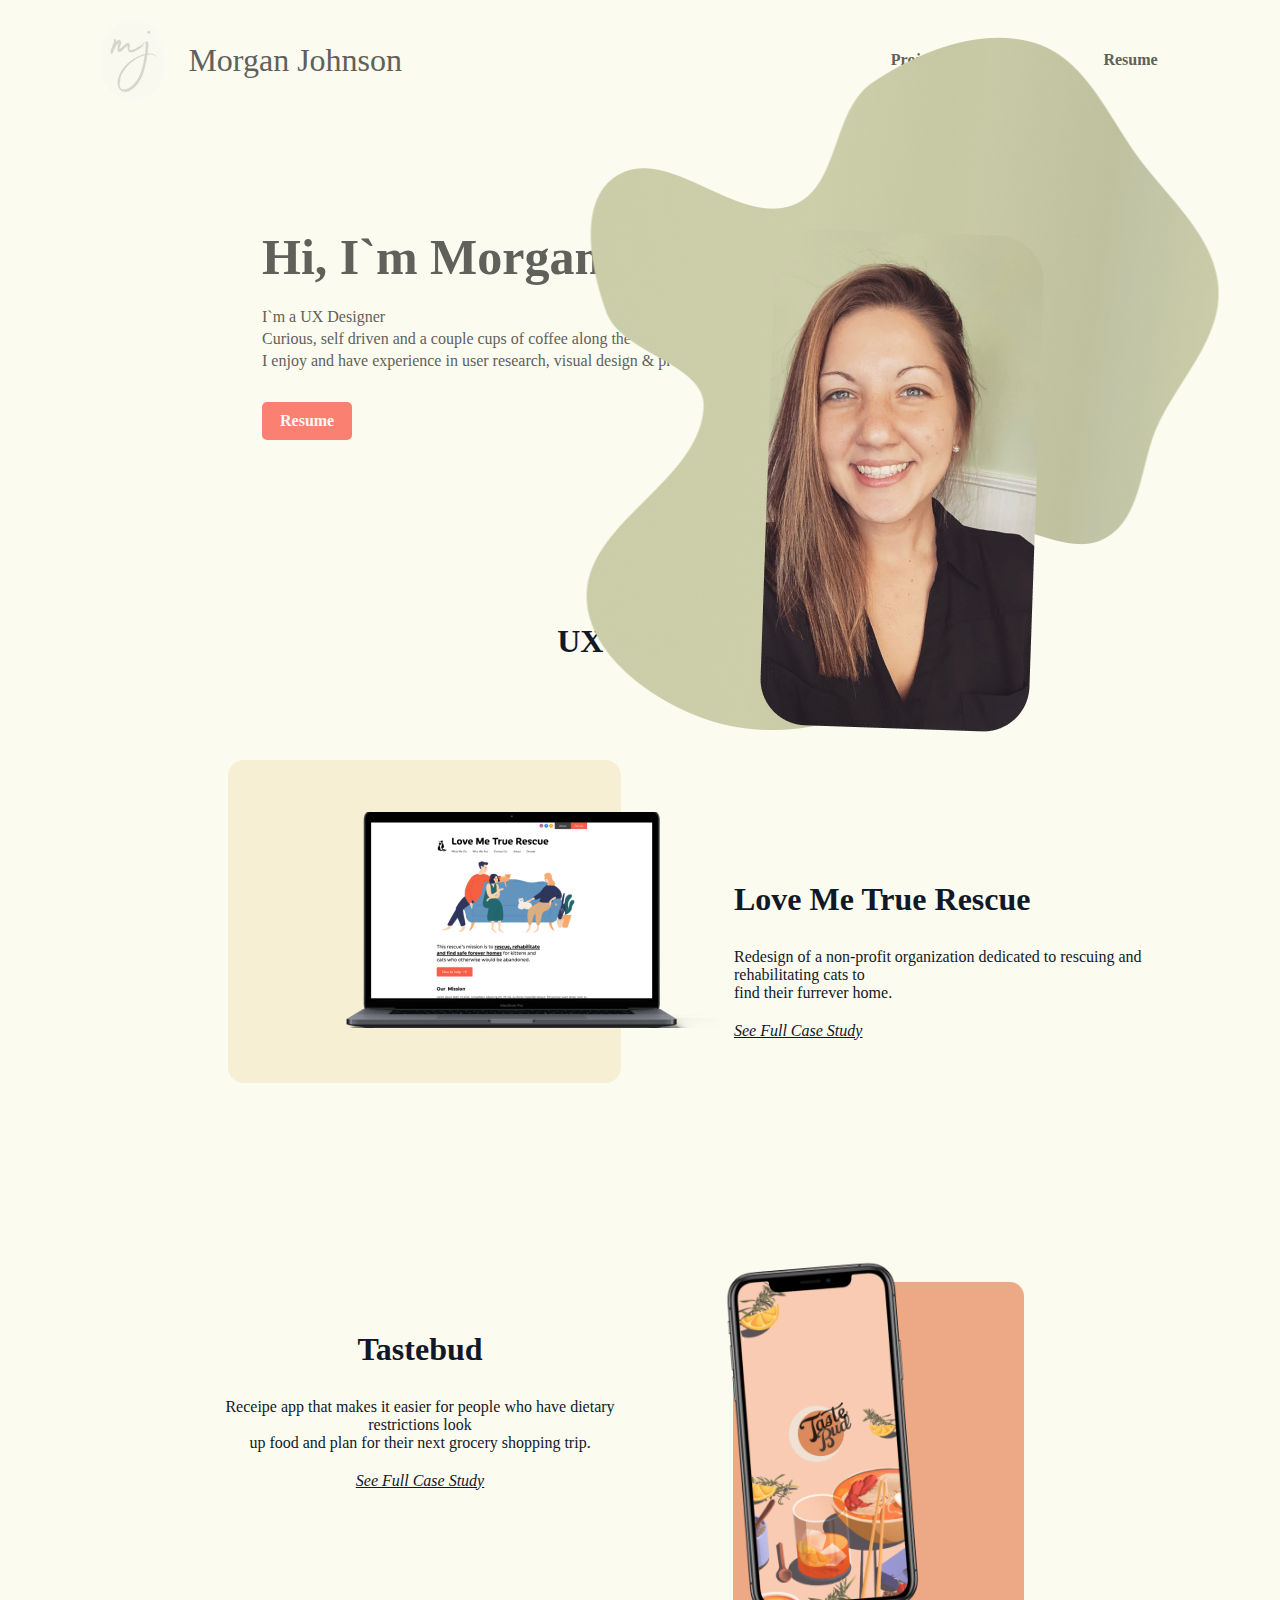
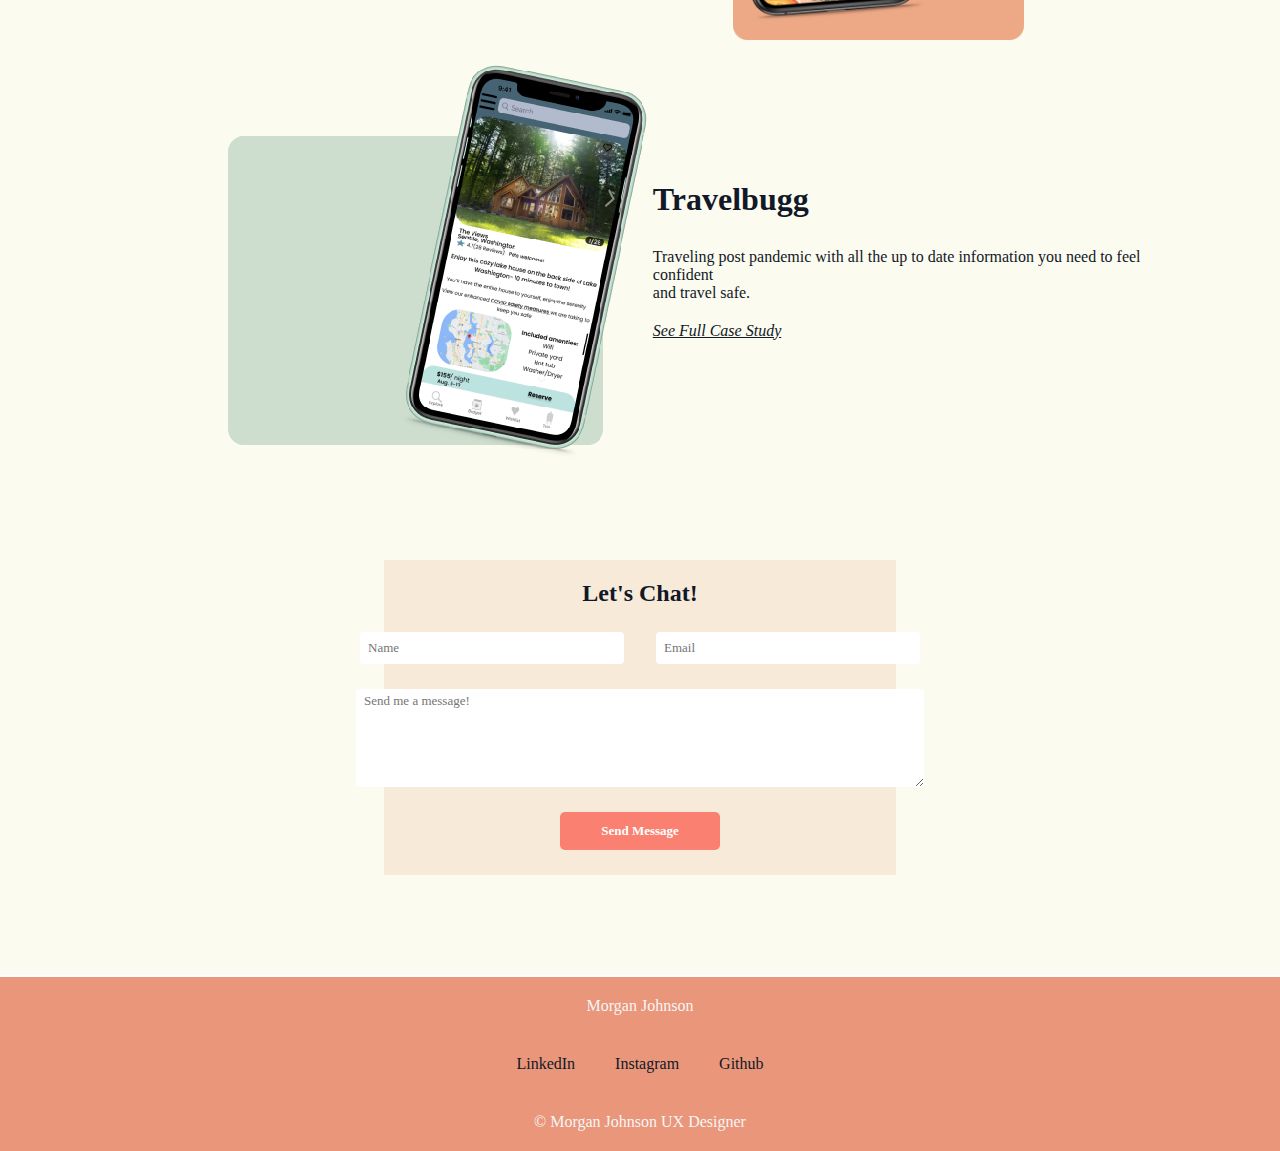
==== index.html @ b2895c96 "added interactive elements" ====
<!DOCTYPE html>
<html lang="en">
    <head>
        <meta charset="UTF-8" />
        <meta http-equiv="X-UA-Compatible" content="IE=edge" />
        <meta name="viewport" content="width=device-width, initial-scale=1.0" />
        <title>Morgan Johnson | UX</title>
        <link rel="stylesheet" href="css/styles.css" />
    </head>
    <body>
        <div class="hero">
            <nav>
                <a href="/">
                    <div class="logo-header">
                        <img src="images/masked circle logo.png" class="logo" />
                        <span class="logo-name">Morgan Johnson</span>
                    </div>
                </a>
                <ul>
                    <li><a href="#projects-section">Projects</a></li>
                    <li><a href="/pages/about-me.html">About Me</a></li>
                    <li><a href="/pages/resume.html">Resume</a></li>
                </ul>
            </nav>
            <div class="body-margin">
                <div class="detail">
                    <h1>Hi, I`m Morgan</h1>
                    <p>I`m a UX Designer</p>
                    <p>
                        Curious, self driven and a couple cups of coffee along
                        the way.
                    </p>
                    <p>
                        I enjoy and have experience in user research, visual
                        design & prototyping.
                    </p>
                    <a class="btn" href="#">Resume</a>
                </div>
                <div class="blob-with-image">
                    <img src="images/Blob a.png" class="blob" />
                    <img src="images/Morgan Blob 2.png" class="morgan" />
                </div>
                <section class="main" id="projects-section">
                    <div>
                        <h1>UX Projects</h1>
                    </div>
                    <div class="projects">
                        <div class="project-card-image-left">
                            <div class="project-image-left">
                                <img
                                    src="images/love-me-rescue-laptop.png"
                                    class="project-image"
                                />
                            </div>
                            <div class="project-description">
                                <h1>Love Me True Rescue</h1>
                                <p>
                                    Redesign of a non-profit organization
                                    dedicated to rescuing and rehabilitating
                                    cats to<br />
                                    find their furrever home.
                                </p>
                                <a href="/" target="_blank"
                                    >See Full Case Study</a
                                >
                            </div>
                        </div>
                        <div class="project-card-image-right">
                            <div class="project-description">
                                <h1>Tastebud</h1>
                                <p>
                                    Receipe app that makes it easier for people
                                    who have dietary restrictions look <br />up
                                    food and plan for their next grocery
                                    shopping trip.
                                </p>
                                <a href="/" target="_blank"
                                    >See Full Case Study</a
                                >
                            </div>
                            <div class="project-image-right">
                                <img src="images/tastebud-mobile.png" />
                            </div>
                        </div>
                        <div class="project-card-image-left">
                            <div class="project-image-left">
                                <img
                                    src="images/travelbugg-mobile.png"
                                    class="project-image"
                                    id="travelbugg-mobile"
                                />
                            </div>
                            <div class="project-description">
                                <h1>Travelbugg</h1>
                                <p>
                                    Traveling post pandemic with all the up to
                                    date information you need to feel
                                    confident<br />
                                    and travel safe.
                                </p>
                                <a href="/" target="_blank"
                                    >See Full Case Study</a
                                >
                            </div>
                        </div>
                    </div>
                </section>
                <div class="contact-me">
                    <h2>Let's Chat!</h2>
                    <div class="contact-me-fname-email">
                        <input
                            type="text"
                            placeholder="Name"
                            name="name"
                            id="name-input"
                        />
                        <input
                            type="email"
                            placeholder="Email"
                            name="email"
                            id="email-input"
                        />
                    </div>

                    <textarea placeholder="Send me a message!"></textarea>
                    <input
                        class="btn contact-form-submit"
                        type="submit"
                        value="Send Message"
                    />
                </div>
            </div>
            <footer>
                <p>Morgan Johnson</p>
                <ul>
                    <li>LinkedIn</li>
                    <li>Instagram</li>
                    <li>
                        <a href="https://github.com/mojoe15" target="_blank"
                            >Github</a
                        >
                    </li>
                </ul>
                <p>&copy; Morgan Johnson UX Designer</p>
            </footer>
        </div>
    </body>
</html>
---- css/styles.css ----
* {
    margin: 0;
    padding: 0;
    font-family: serif;
    --tw-text-opacity: 1;
    color: rgba(17, 24, 39, var(--tw-text-opacity));
}

html {
    scroll-behavior: smooth;
}

a {
    color: inherit;
    text-decoration: none;
}

.btn:hover {
    background-color: orangered;
}

.hero {
    position: relative;
    width: 100%;
    height: 100%;
    background: rgb(252, 251, 240);
}

nav {
    display: flex;
    width: 84%;
    margin: auto;
    padding: 20px 0;
    align-items: center;
    justify-content: space-between;
}

nav ul li {
    display: inline-block;
    list-style: none;
    margin: 10px 20px;
}

nav ul li a {
    text-decoration: none;
    color: rgb(95, 97, 90);
    font-weight: bold;
}

nav ul li a:hover {
    color: rgb(30, 196, 182);
}

.body-margin {
    margin: 0;
}

@media screen and (min-width: 600px) and (max-width: 768px) {
    .body-margin {
        margin: 0px 25px;
    }
}

@media screen and (min-width: 768px) {
    .body-margin {
        margin: 0px 100px;
    }
}

.detail {
    margin-left: 15%;
    margin-top: 10%;
}

.detail h1 {
    font-size: 50px;
    color: rgb(95, 97, 90);
    margin-bottom: 20px;
}

.detail p {
    color: rgb(95, 97, 90);
    line-height: 22px;
}

.detail a {
    background: salmon;
    padding: 10px 18px;
    text-decoration: none;
    font-weight: bold;
    color: rgb(250, 246, 241);
    display: inline-block;
    margin: 30px 0;
    border-radius: 5px;
}

.blob-with-image {
    width: 45%;
    height: 15%;
    position: absolute;
    bottom: auto;
    right: 90px;
}

/* mobile first design */
.blob-with-image img {
    display: none;
}

/* media query */
@media screen and (min-width: 768px) {
    .blob-with-image img {
        /* put back display: block to this CSS selector */
        display: block;
        position: absolute;
        bottom: 300px;
        left: 200px;
    }

    .blob-with-image .blob {
        /* put back display: block to this CSS selector */
        display: block;
    }

    .morgan {
        left: 400px;
    }
}

/* media query */
@media screen and (min-width: 1200px) {
    .blob-with-image img {
        height: fit-content 20%;
        position: absolute;
        left: 50%;
        bottom: 150px;
        transform: translateX(-50%);
        transition: bottom 1s, left 1s;
    }

    .blob-with-image .blob {
        /* put back display: block to this CSS selector */
        display: block;
    }
    .blob-with-image:hover .blob {
        bottom: 10px;
    }

    .blob-with-image:hover .morgan {
        left: 45%;
    }
}

.logo-header {
    display: flex;
    align-items: center;
}

.logo-name {
    margin-left: 24px;
    font-size: 2rem;
    color: rgb(95, 97, 90);
}

.main {
    margin-top: 17vh;
    text-align: center;
    justify-content: center;
}

.projects {
    height: auto;
    display: flex;
    flex-direction: column;
    justify-content: space-around;
}

.project-card-image-left {
    display: flex;
    text-align: left;
    height: 400px;
    margin: 100px 0;
}

.project-card-image-left img {
    flex: 1;
}

.project-card-image-left h1 {
    font-weight: 600;
    margin-bottom: 30px;
}

.project-card-image-left a {
    margin-top: 20px;
    text-decoration: underline;
    font-style: italic;
}

.project-image-left {
    flex: 1;
}

#travelbugg-mobile {
    height: 100%;
}

.project-image {
    image-rendering: pixelated;
    margin-left: 10vw;
}

.project-description {
    flex: 1;
    display: flex;
    flex-direction: column;
    justify-content: center;
    height: 100%;
    width: 100%;
}

.project-card-image-right {
    display: flex;
    text-align: left;
    height: 300px;
}

.project-card-image-right img {
    height: 380px;
    width: 300px;
    margin-left: 84px;
    justify-content: right;
}

.project-image-right {
    flex: 1;
    display: flex;
    justify-content: left;
}

.project-card-image-right h1 {
    font-weight: 600;
    padding-left: 100px;
    margin-bottom: 30px;
    text-align: center;
}

.project-card-image-right a {
    margin-top: 20px;
    padding-left: 100px;
    text-decoration: underline;
    font-style: italic;
    text-align: center;
}

.project-card-image-right p {
    padding-left: 100px;
    text-align: center;
}

.contact-me {
    display: flex;
    flex-direction: column;
    align-items: center;
    width: 40vw;
    margin: 0 auto;
    background-color: rgb(248, 234, 217);
    height: 35vh;
    margin-bottom: 50px;
}
.contact-me h2 {
    margin-top: 20px;
}

.contact-me-fname-email {
    width: 35rem;
    display: flex;
    justify-content: space-between;
    margin-top: 25px;
    border: none;
    font-size: 13px;
}

.contact-me-fname-email input {
    height: 2rem;
    width: 16rem;
    padding-left: 8px;
    border: none;
    font-size: 13px;
    border-radius: 4px;
}

.contact-form-submit {
    background-color: salmon;
    margin-top: 10px;
    width: 10rem;
    height: 4rem;
    border-radius: 5px;
    text-decoration: none;
    font-weight: bold;
    color: white;
    border: none;
    font-family: serif;
    font-size: 13px;
    margin-top: 25px;
    margin-bottom: 25px;
}

.contact-me textarea {
    border-radius: 4px;
    padding-left: 8px;
    padding-top: 4px;
    height: 10rem;
    width: 35rem;
    background-color: white;
    text-align: left;
    color: black;
    font-family: serif;
    border: none;
    font-size: 13px;
    margin-top: 25px;
}

footer {
    display: flex;
    flex-direction: column;
    justify-content: center;
    bottom: 0;
    left: 0;
    background-color: darksalmon;
    border-top: 2px solid rgb(255, 255, 255);
    width: 100%;
    margin-top: 100px;
}

footer ul {
    display: flex;
    justify-content: center;
}

footer ul li {
    display: inline-block;
    list-style: none;
    margin: 20px 20px 20px 20px;
}

footer p {
    text-align: center;
    padding: 20px;
    color: whitesmoke;
}
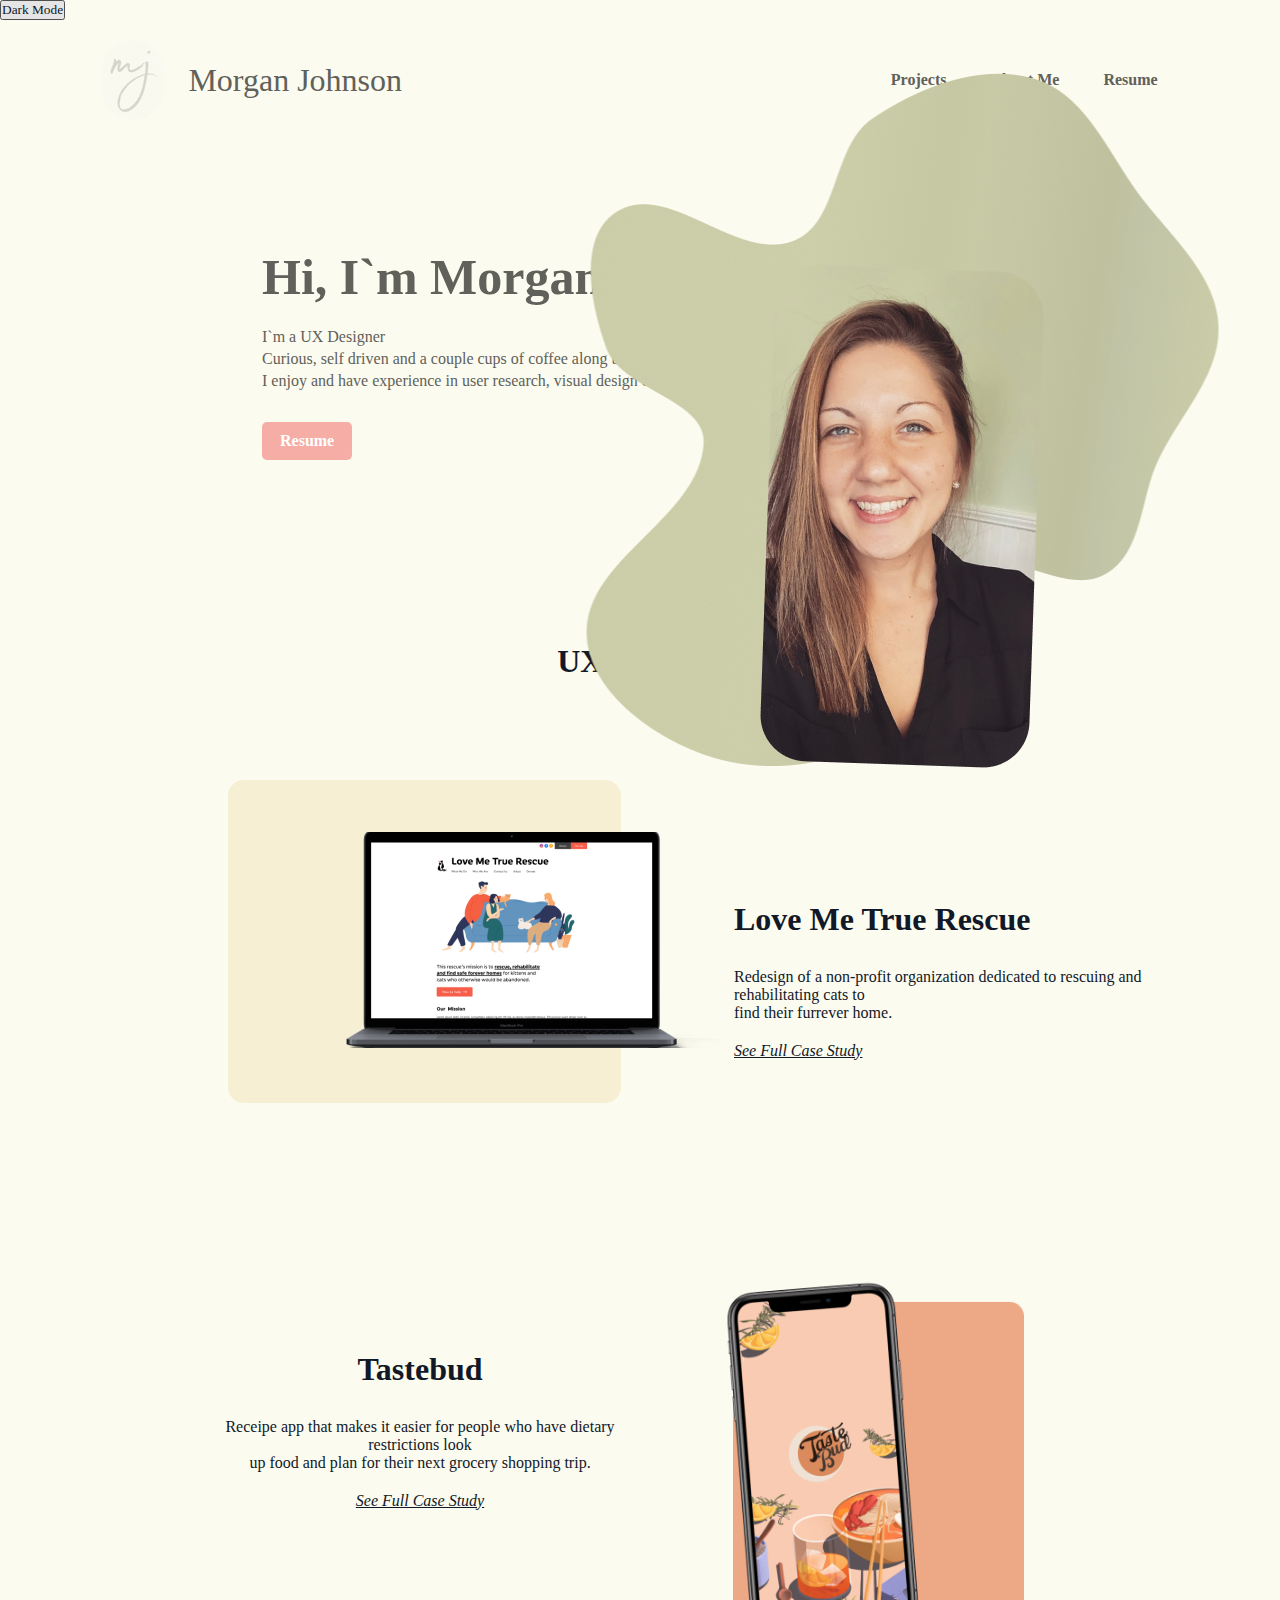
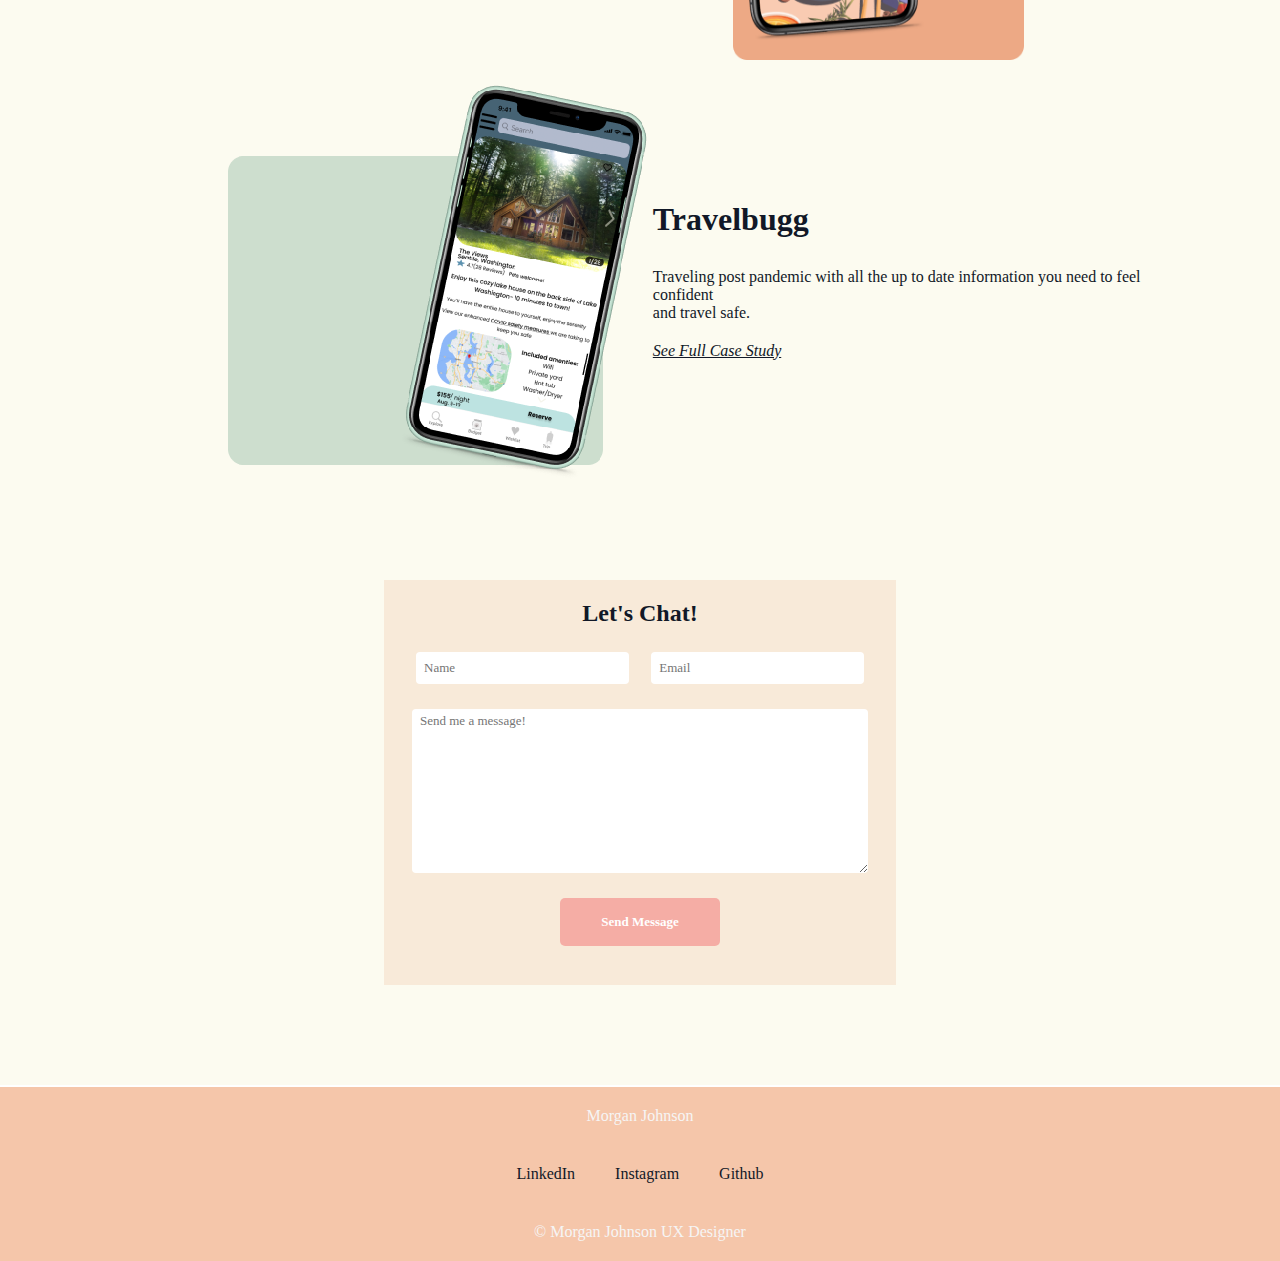
==== commit 38bd4e4f: "added jquery event listeners dark mode" ====
--- a/index.html
+++ b/index.html
@@ -9,6 +9,7 @@
     </head>
     <body>
         <div class="hero">
+            <button id="dark-mode">Dark Mode</button>
             <nav>
                 <a href="/">
                     <div class="logo-header">
@@ -124,6 +125,7 @@
 
                     <textarea placeholder="Send me a message!"></textarea>
                     <input
+                        id="submit-form-button"
                         class="btn contact-form-submit"
                         type="submit"
                         value="Send Message"
@@ -145,4 +147,9 @@
             </footer>
         </div>
     </body>
+    <script
+        src="http://ajax.googleapis.com/ajax/libs/jquery/1.7.1/jquery.min.js"
+        type="text/javascript"
+    ></script>
+    <script src="js/index.js" type="text/javascript"></script>
 </html>
--- a/css/styles.css
+++ b/css/styles.css
@@ -8,6 +8,7 @@
 
 html {
     scroll-behavior: smooth;
+    background-color: rgb(252, 251, 240);
 }
 
 a {
@@ -16,7 +17,7 @@
 }
 
 .btn:hover {
-    background-color: orangered;
+    background-color: rgb(242, 143, 132);
 }
 
 .hero {
@@ -48,7 +49,7 @@
 }
 
 nav ul li a:hover {
-    color: rgb(30, 196, 182);
+    color: rgb(242, 143, 132);
 }
 
 .body-margin {
@@ -84,11 +85,11 @@
 }
 
 .detail a {
-    background: salmon;
+    background: rgb(245, 173, 165);
     padding: 10px 18px;
     text-decoration: none;
     font-weight: bold;
-    color: rgb(250, 246, 241);
+    color: white;
     display: inline-block;
     margin: 30px 0;
     border-radius: 5px;
@@ -265,7 +266,7 @@
     width: 40vw;
     margin: 0 auto;
     background-color: rgb(248, 234, 217);
-    height: 35vh;
+    height: 45vh;
     margin-bottom: 50px;
 }
 .contact-me h2 {
@@ -273,7 +274,7 @@
 }
 
 .contact-me-fname-email {
-    width: 35rem;
+    width: 35vw;
     display: flex;
     justify-content: space-between;
     margin-top: 25px;
@@ -283,7 +284,7 @@
 
 .contact-me-fname-email input {
     height: 2rem;
-    width: 16rem;
+    width: 16vw;
     padding-left: 8px;
     border: none;
     font-size: 13px;
@@ -291,10 +292,10 @@
 }
 
 .contact-form-submit {
-    background-color: salmon;
+    background-color: rgb(245, 173, 165);
     margin-top: 10px;
     width: 10rem;
-    height: 4rem;
+    height: 48px;
     border-radius: 5px;
     text-decoration: none;
     font-weight: bold;
@@ -311,7 +312,7 @@
     padding-left: 8px;
     padding-top: 4px;
     height: 10rem;
-    width: 35rem;
+    width: 35vw;
     background-color: white;
     text-align: left;
     color: black;
@@ -327,7 +328,7 @@
     justify-content: center;
     bottom: 0;
     left: 0;
-    background-color: darksalmon;
+    background-color: rgb(245, 198, 170);
     border-top: 2px solid rgb(255, 255, 255);
     width: 100%;
     margin-top: 100px;
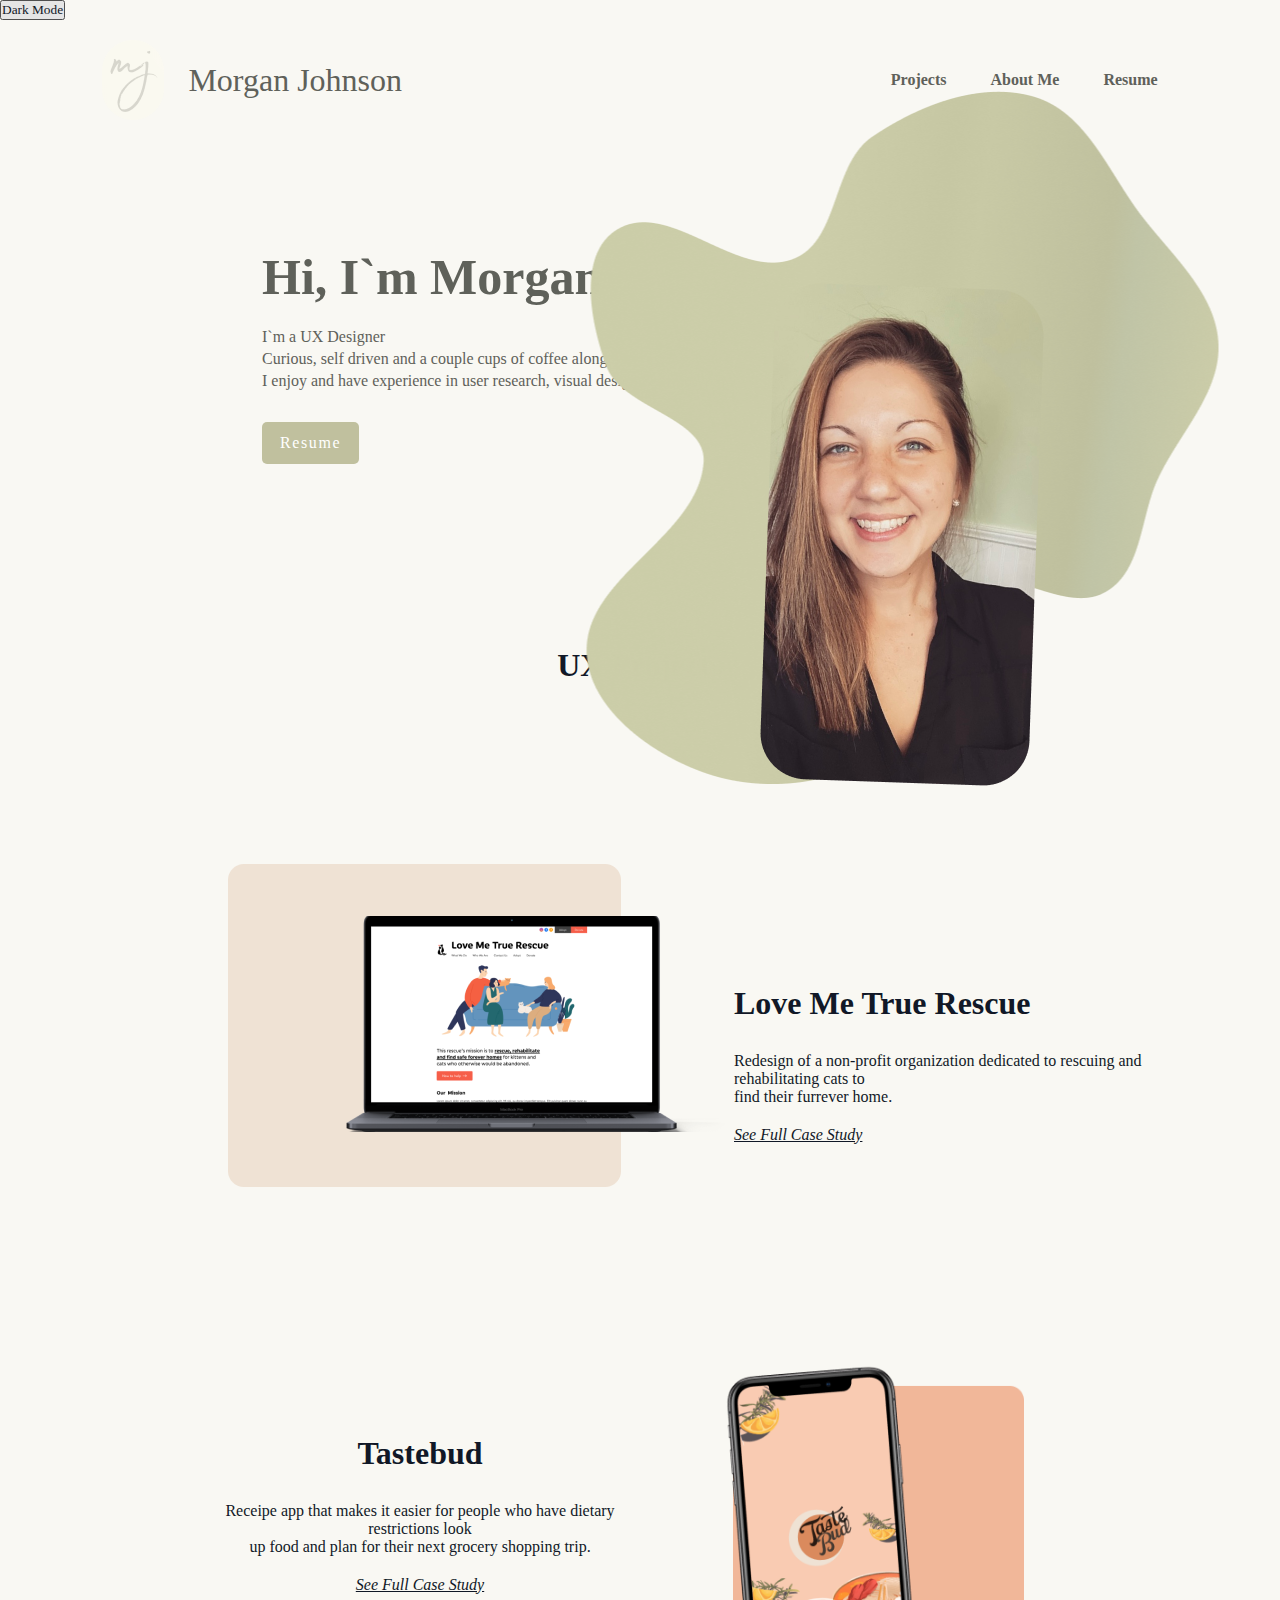
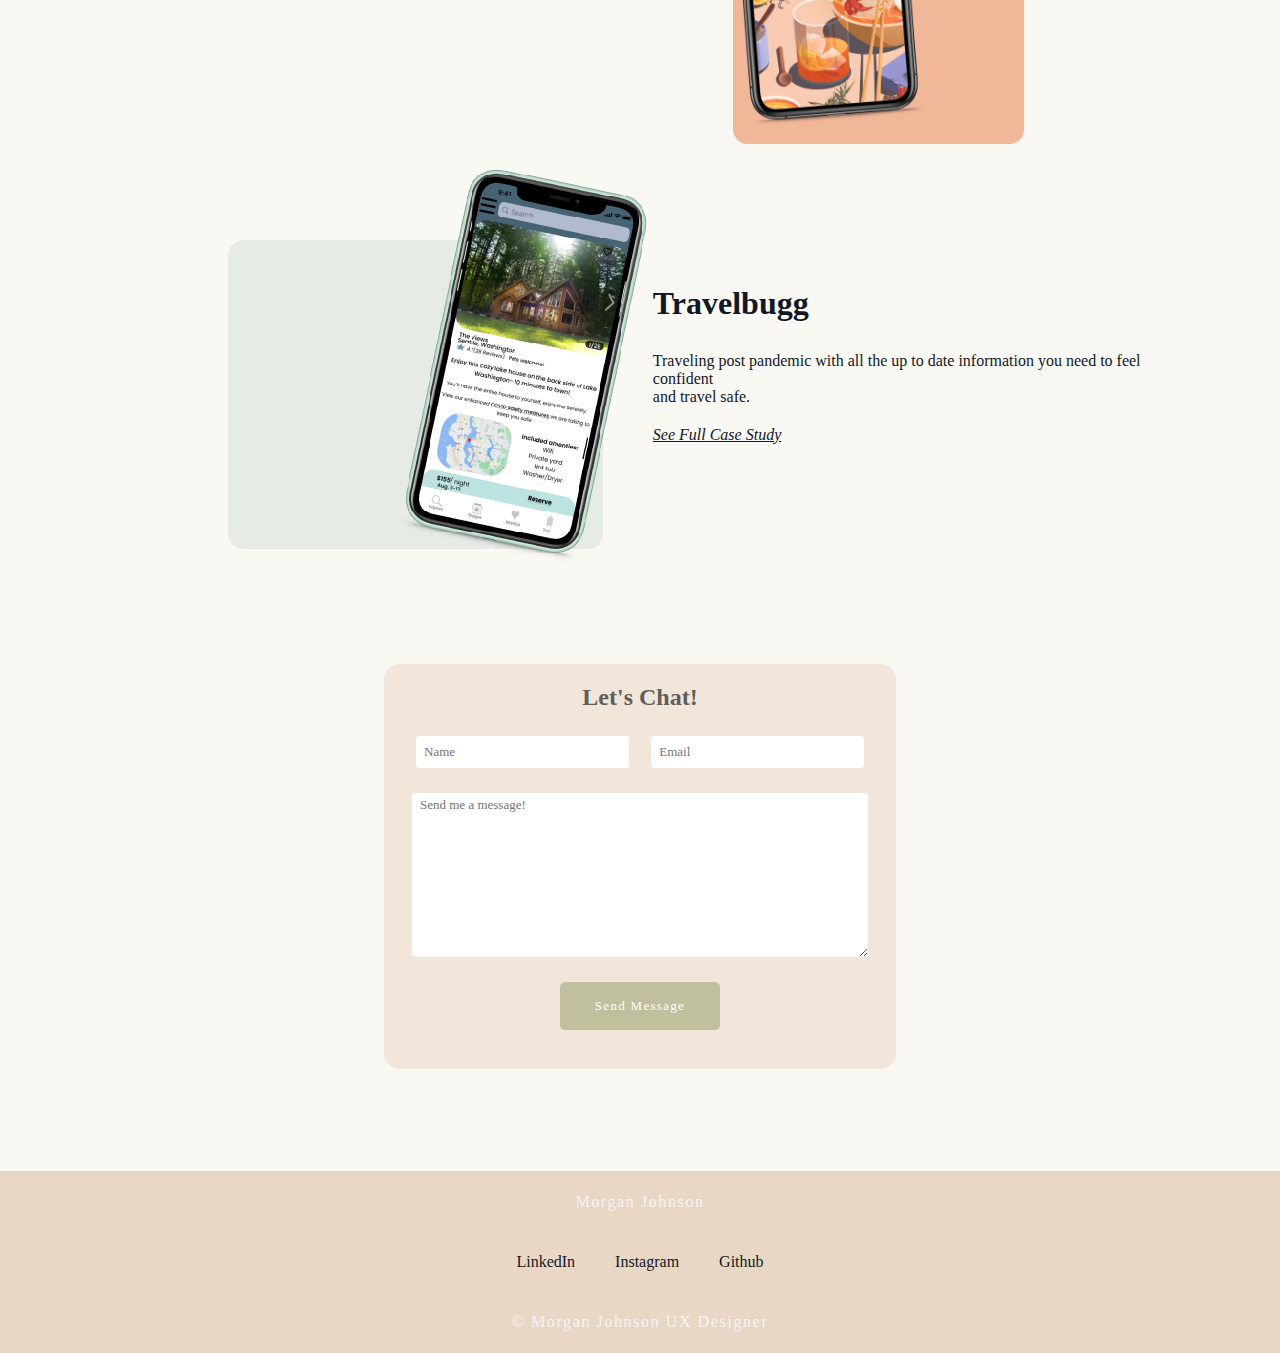
==== commit fff53c46: "adding dark mode function and changing color palette" ====
--- a/index.html
+++ b/index.html
@@ -49,7 +49,7 @@
                         <div class="project-card-image-left">
                             <div class="project-image-left">
                                 <img
-                                    src="images/love-me-rescue-laptop.png"
+                                    src="images/Love me new.png"
                                     class="project-image"
                                 />
                             </div>
@@ -80,13 +80,13 @@
                                 >
                             </div>
                             <div class="project-image-right">
-                                <img src="images/tastebud-mobile.png" />
+                                <img src="images/tastebud new.png" />
                             </div>
                         </div>
                         <div class="project-card-image-left">
                             <div class="project-image-left">
                                 <img
-                                    src="images/travelbugg-mobile.png"
+                                    src="images/Travellbugg new.png"
                                     class="project-image"
                                     id="travelbugg-mobile"
                                 />
--- a/css/styles.css
+++ b/css/styles.css
@@ -17,14 +17,14 @@
 }
 
 .btn:hover {
-    background-color: rgb(242, 143, 132);
+    background-color: rgb(134, 134, 111);
 }
 
 .hero {
     position: relative;
     width: 100%;
     height: 100%;
-    background: rgb(252, 251, 240);
+    background: rgb(249, 248, 243);
 }
 
 nav {
@@ -49,7 +49,7 @@
 }
 
 nav ul li a:hover {
-    color: rgb(242, 143, 132);
+    color: rgb(134, 134, 111);
 }
 
 .body-margin {
@@ -85,10 +85,11 @@
 }
 
 .detail a {
-    background: rgb(245, 173, 165);
+    background: rgb(192, 192, 158);
     padding: 10px 18px;
     text-decoration: none;
-    font-weight: bold;
+    letter-spacing: 0.1em;
+    line-height: 22px;
     color: white;
     display: inline-block;
     margin: 30px 0;
@@ -174,6 +175,7 @@
     display: flex;
     flex-direction: column;
     justify-content: space-around;
+    margin-top: 5rem;
 }
 
 .project-card-image-left {
@@ -265,12 +267,14 @@
     align-items: center;
     width: 40vw;
     margin: 0 auto;
-    background-color: rgb(248, 234, 217);
+    background-color: rgb(241, 230, 217);
+    border-radius: 16px;
     height: 45vh;
     margin-bottom: 50px;
 }
 .contact-me h2 {
     margin-top: 20px;
+    color: rgb(94, 95, 92);
 }
 
 .contact-me-fname-email {
@@ -292,13 +296,13 @@
 }
 
 .contact-form-submit {
-    background-color: rgb(245, 173, 165);
+    background-color: rgb(192, 192, 158);
     margin-top: 10px;
     width: 10rem;
     height: 48px;
     border-radius: 5px;
     text-decoration: none;
-    font-weight: bold;
+    letter-spacing: 0.1em;
     color: white;
     border: none;
     font-family: serif;
@@ -315,7 +319,7 @@
     width: 35vw;
     background-color: white;
     text-align: left;
-    color: black;
+    color: rgb(26, 24, 24);
     font-family: serif;
     border: none;
     font-size: 13px;
@@ -328,7 +332,7 @@
     justify-content: center;
     bottom: 0;
     left: 0;
-    background-color: rgb(245, 198, 170);
+    background-color: rgb(232, 215, 197);
     border-top: 2px solid rgb(255, 255, 255);
     width: 100%;
     margin-top: 100px;
@@ -349,4 +353,7 @@
     text-align: center;
     padding: 20px;
     color: whitesmoke;
-}
+    font-style: normai;
+    line-height: 22px;
+    letter-spacing: 0.1em;
+}
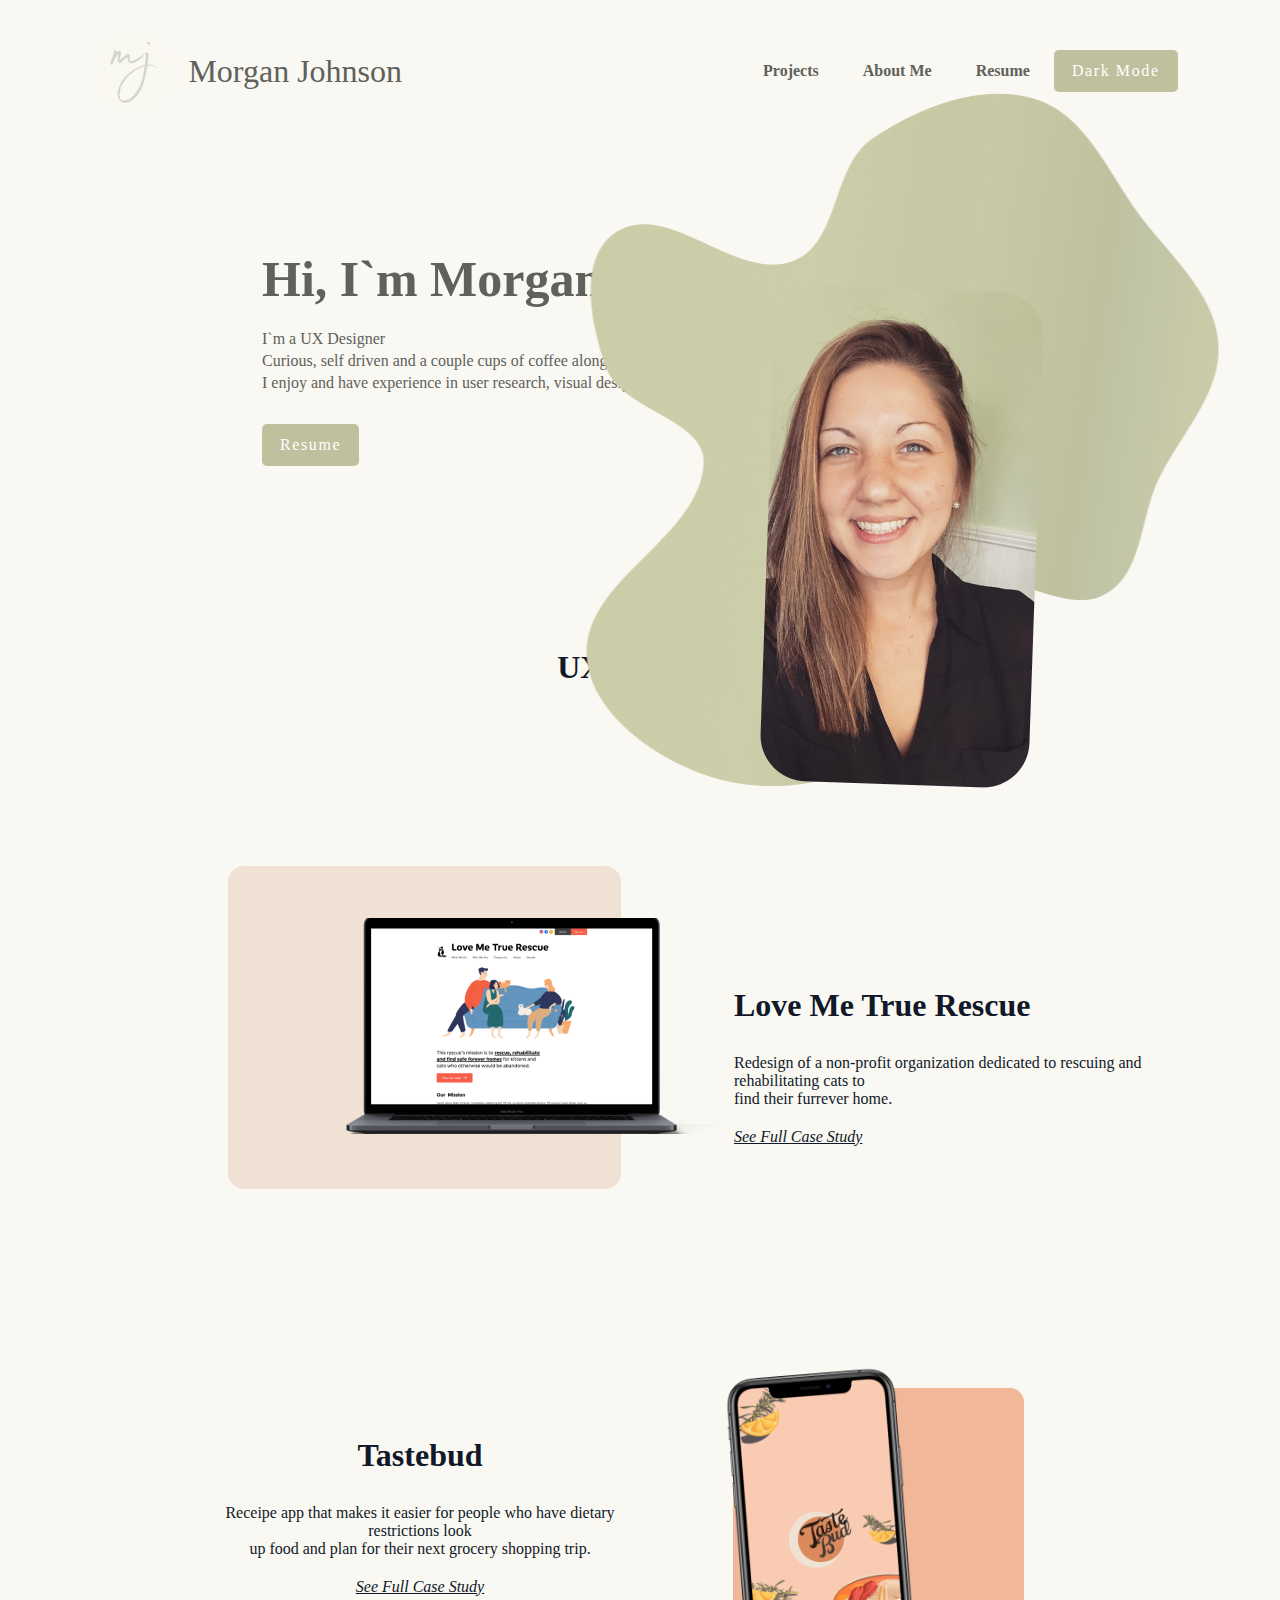
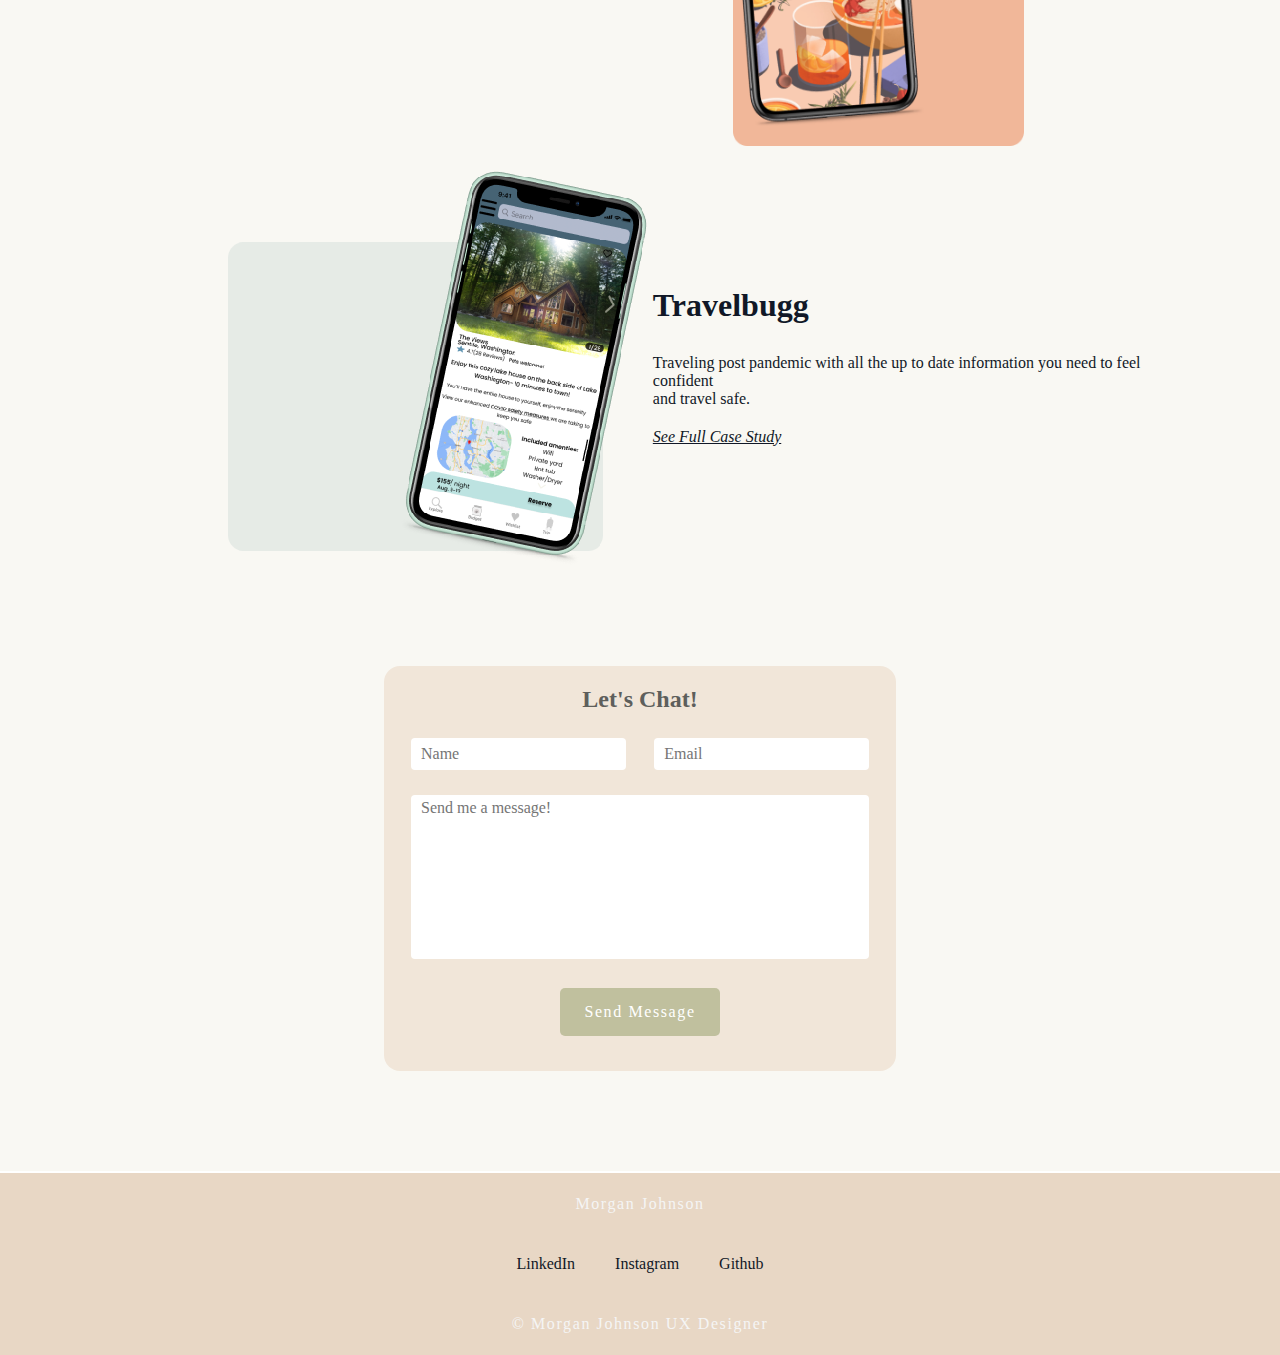
==== commit 26ef593c: "changed dark mode to nav and made sumbit form dark" ====
--- a/index.html
+++ b/index.html
@@ -9,7 +9,6 @@
     </head>
     <body>
         <div class="hero">
-            <button id="dark-mode">Dark Mode</button>
             <nav>
                 <a href="/">
                     <div class="logo-header">
@@ -21,6 +20,7 @@
                     <li><a href="#projects-section">Projects</a></li>
                     <li><a href="/pages/about-me.html">About Me</a></li>
                     <li><a href="/pages/resume.html">Resume</a></li>
+                    <a class="btn" id="dark-mode">Dark Mode</a>
                 </ul>
             </nav>
             <div class="body-margin">
@@ -108,22 +108,25 @@
                 </section>
                 <div class="contact-me">
                     <h2>Let's Chat!</h2>
-                    <div class="contact-me-fname-email">
-                        <input
-                            type="text"
-                            placeholder="Name"
-                            name="name"
-                            id="name-input"
-                        />
-                        <input
-                            type="email"
-                            placeholder="Email"
-                            name="email"
-                            id="email-input"
-                        />
+                    <div class="form-wrapper">
+                        <div class="contact-me-fname-email">
+                            <input
+                                type="text"
+                                placeholder="Name"
+                                name="name"
+                                id="name-input"
+                            />
+                            <input
+                                type="email"
+                                placeholder="Email"
+                                name="email"
+                                id="email-input"
+                            />
+                        </div>
+
+                        <textarea placeholder="Send me a message!"></textarea>
                     </div>
 
-                    <textarea placeholder="Send me a message!"></textarea>
                     <input
                         id="submit-form-button"
                         class="btn contact-form-submit"
--- a/css/styles.css
+++ b/css/styles.css
@@ -14,78 +14,11 @@
 a {
     color: inherit;
     text-decoration: none;
-}
-
-.btn:hover {
-    background-color: rgb(134, 134, 111);
-}
-
-.hero {
-    position: relative;
-    width: 100%;
-    height: 100%;
-    background: rgb(249, 248, 243);
-}
-
-nav {
-    display: flex;
-    width: 84%;
-    margin: auto;
-    padding: 20px 0;
-    align-items: center;
-    justify-content: space-between;
-}
-
-nav ul li {
-    display: inline-block;
-    list-style: none;
-    margin: 10px 20px;
-}
-
-nav ul li a {
-    text-decoration: none;
-    color: rgb(95, 97, 90);
-    font-weight: bold;
-}
-
-nav ul li a:hover {
-    color: rgb(134, 134, 111);
-}
-
-.body-margin {
-    margin: 0;
-}
-
-@media screen and (min-width: 600px) and (max-width: 768px) {
-    .body-margin {
-        margin: 0px 25px;
-    }
-}
-
-@media screen and (min-width: 768px) {
-    .body-margin {
-        margin: 0px 100px;
-    }
-}
-
-.detail {
-    margin-left: 15%;
-    margin-top: 10%;
-}
-
-.detail h1 {
-    font-size: 50px;
-    color: rgb(95, 97, 90);
-    margin-bottom: 20px;
-}
-
-.detail p {
-    color: rgb(95, 97, 90);
-    line-height: 22px;
-}
-
-.detail a {
-    background: rgb(192, 192, 158);
+    cursor: pointer;
+}
+
+.btn {
+    background: #c0c09e;
     padding: 10px 18px;
     text-decoration: none;
     letter-spacing: 0.1em;
@@ -95,6 +28,86 @@
     margin: 30px 0;
     border-radius: 5px;
 }
+
+.btn:hover {
+    background: rgb(134, 134, 111);
+}
+
+.hero {
+    position: relative;
+    width: 100%;
+    height: 100%;
+    background: rgb(249, 248, 243);
+}
+
+nav {
+    display: flex;
+    width: 84%;
+    margin: auto;
+    padding: 20px 0;
+    align-items: center;
+    justify-content: space-between;
+}
+
+nav ul li {
+    display: inline-block;
+    list-style: none;
+    margin: 10px 20px;
+}
+
+nav ul li a {
+    text-decoration: none;
+    color: rgb(95, 97, 90);
+    font-weight: bold;
+}
+
+nav ul li a:hover {
+    color: rgb(134, 134, 111);
+}
+
+.body-margin {
+    margin: 0;
+}
+
+@media screen and (min-width: 600px) and (max-width: 768px) {
+    .body-margin {
+        margin: 0px 25px;
+    }
+}
+
+@media screen and (min-width: 768px) {
+    .body-margin {
+        margin: 0px 100px;
+    }
+}
+
+.detail {
+    margin-left: 15%;
+    margin-top: 10%;
+}
+
+.detail h1 {
+    font-size: 50px;
+    color: rgb(95, 97, 90);
+    margin-bottom: 20px;
+}
+
+.detail p {
+    color: rgb(95, 97, 90);
+    line-height: 22px;
+}
+
+/* .detail a {
+    background: rgb(192, 192, 158);
+    padding: 10px 18px;
+    text-decoration: none;
+    letter-spacing: 0.1em;
+    line-height: 22px;
+    color: white;
+    display: inline-block;
+    margin: 30px 0;
+    border-radius: 5px;
+} */
 
 .blob-with-image {
     width: 45%;
@@ -278,7 +291,6 @@
 }
 
 .contact-me-fname-email {
-    width: 35vw;
     display: flex;
     justify-content: space-between;
     margin-top: 25px;
@@ -289,31 +301,27 @@
 .contact-me-fname-email input {
     height: 2rem;
     width: 16vw;
-    padding-left: 8px;
+    padding-left: 10px;
     border: none;
-    font-size: 13px;
+    font-size: 1rem;
     border-radius: 4px;
 }
 
 .contact-form-submit {
-    background-color: rgb(192, 192, 158);
     margin-top: 10px;
     width: 10rem;
     height: 48px;
-    border-radius: 5px;
     text-decoration: none;
     letter-spacing: 0.1em;
-    color: white;
     border: none;
-    font-family: serif;
-    font-size: 13px;
+    font-size: 1rem;
     margin-top: 25px;
     margin-bottom: 25px;
 }
 
 .contact-me textarea {
     border-radius: 4px;
-    padding-left: 8px;
+    padding-left: 10px;
     padding-top: 4px;
     height: 10rem;
     width: 35vw;
@@ -322,8 +330,9 @@
     color: rgb(26, 24, 24);
     font-family: serif;
     border: none;
-    font-size: 13px;
+    font-size: 1rem;
     margin-top: 25px;
+    resize: none;
 }
 
 footer {
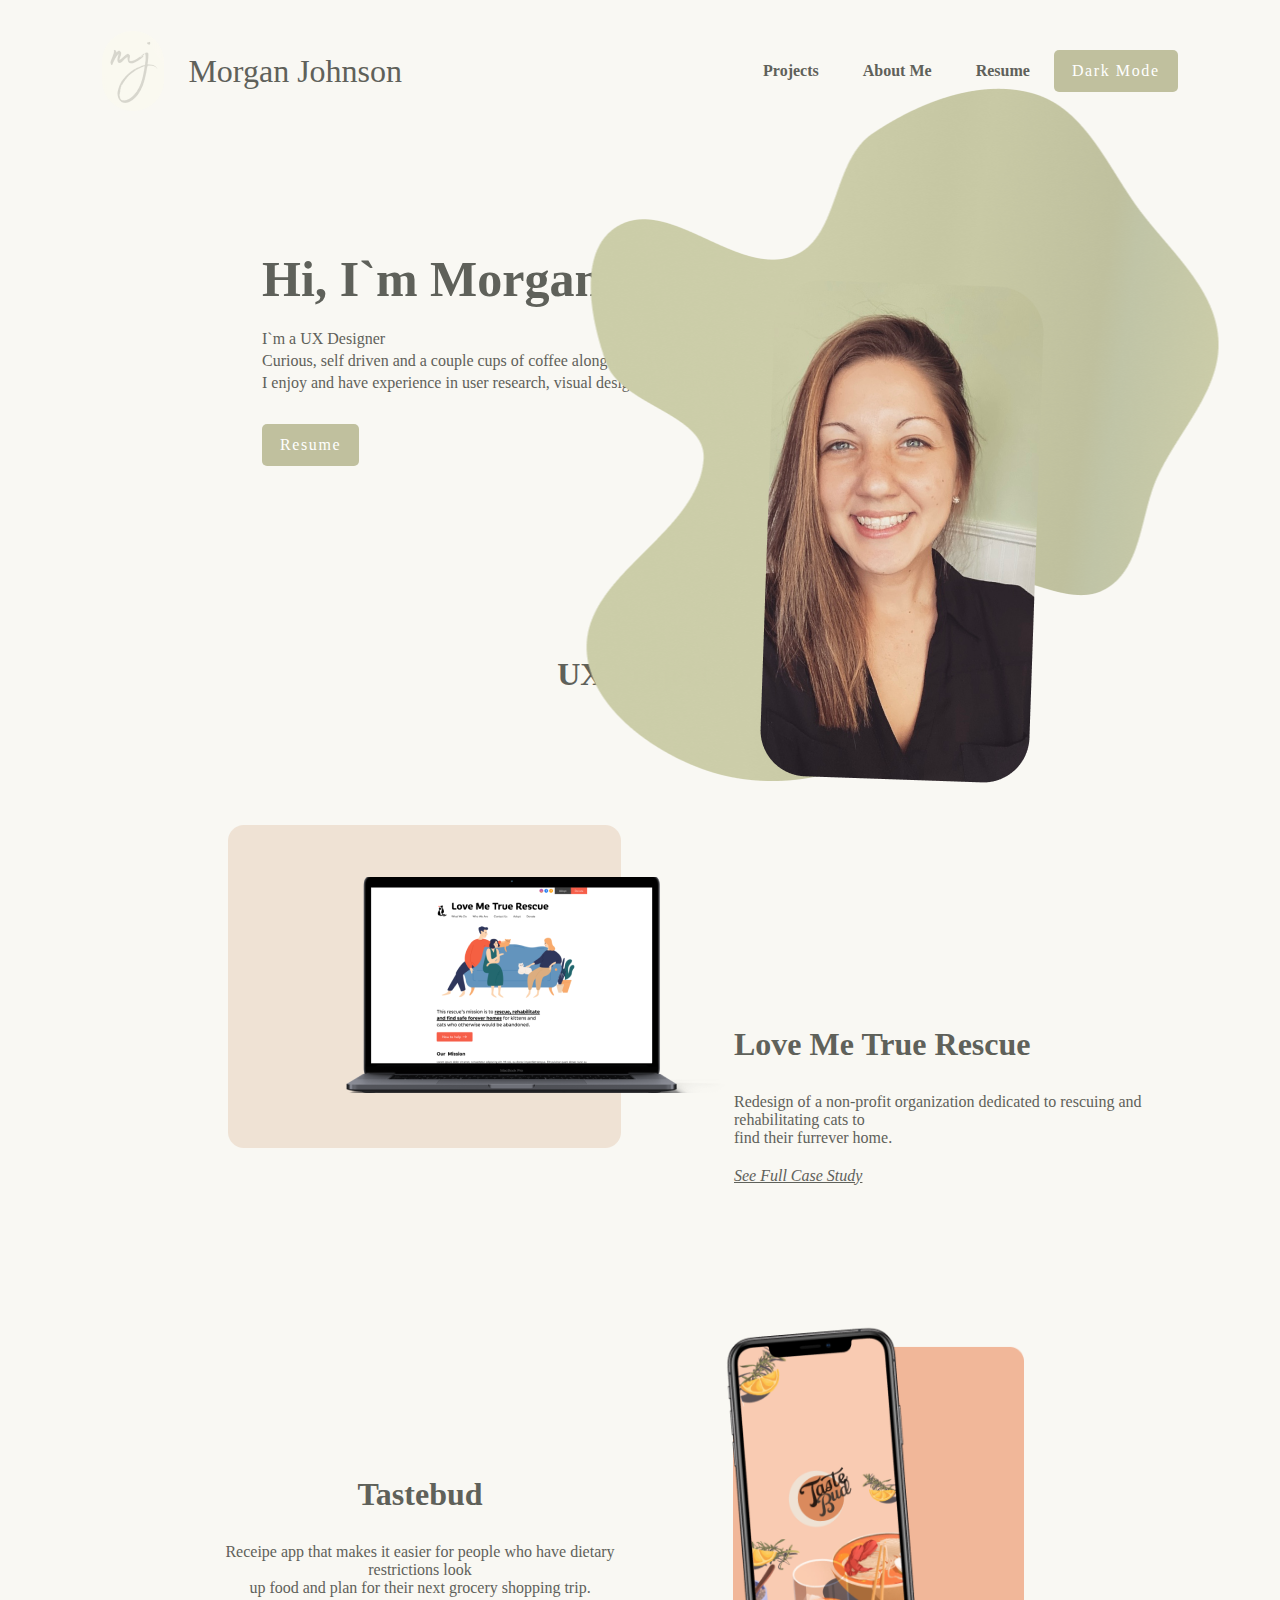
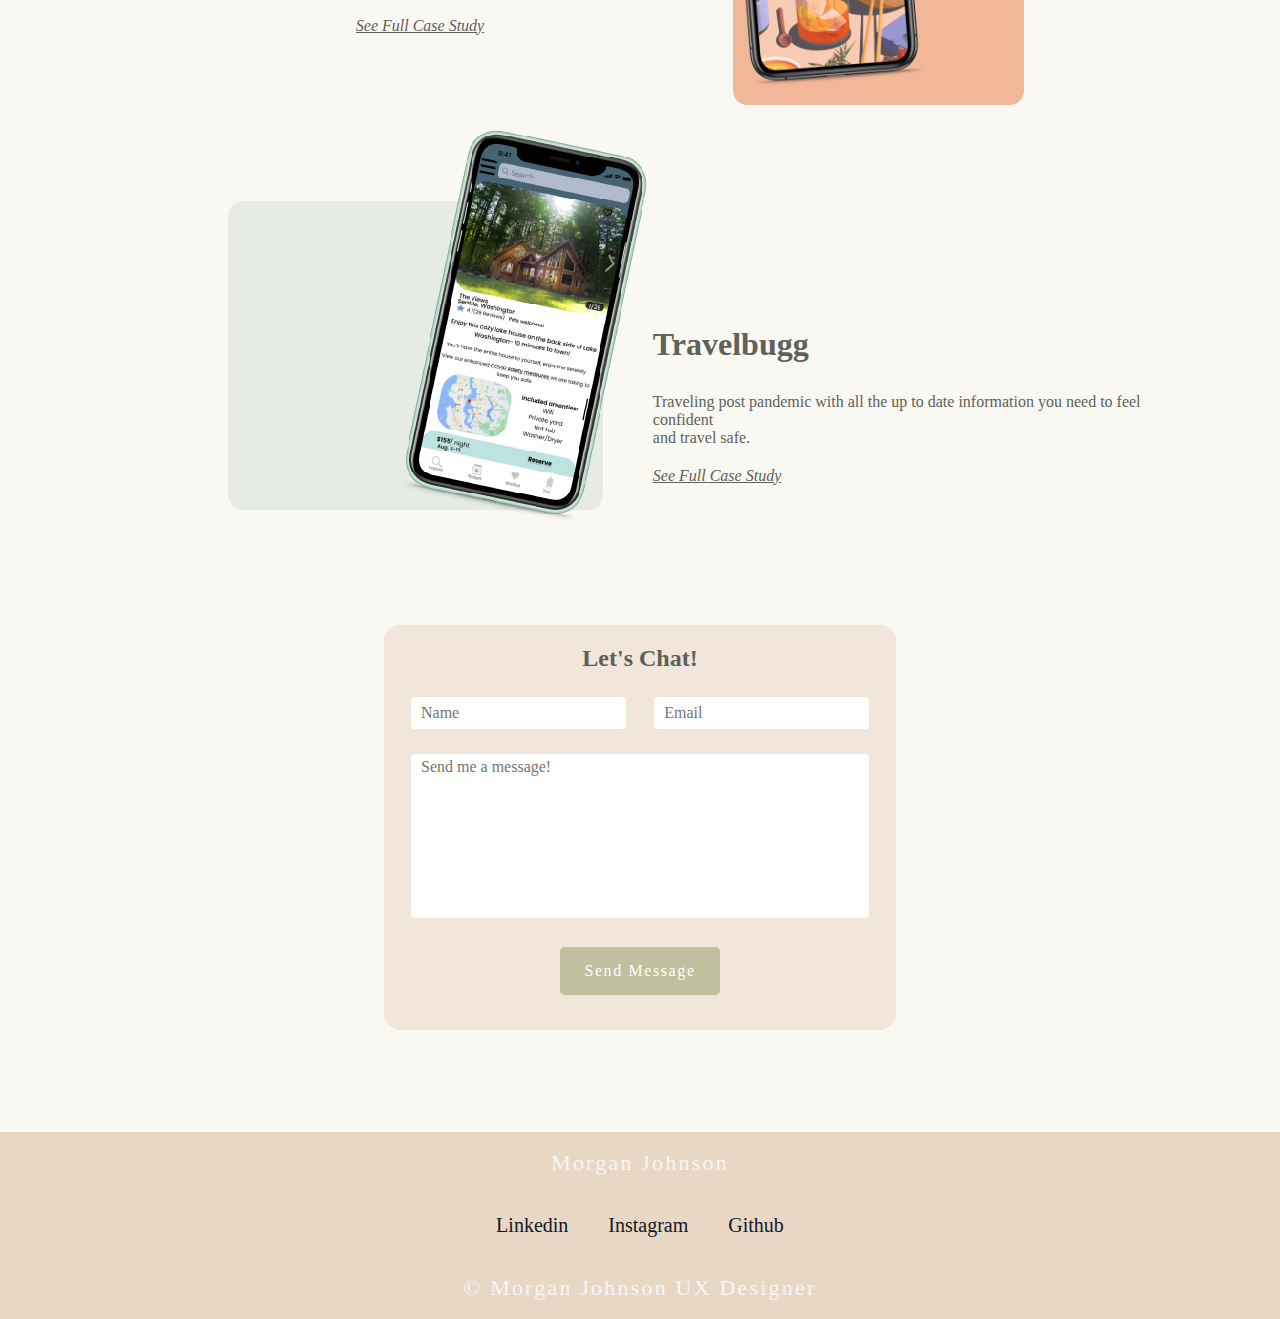
==== commit 89a5e547: "add dark mode and resizing to about me page and contact form" ====
--- a/index.html
+++ b/index.html
@@ -138,7 +138,13 @@
             <footer>
                 <p>Morgan Johnson</p>
                 <ul>
-                    <li>LinkedIn</li>
+                    <li>
+                        <a
+                            href="https://www.linkedin.com/in/morgan-johnsonux/"
+                            target="_blank"
+                            >Linkedin</a
+                        >
+                    </li>
                     <li>Instagram</li>
                     <li>
                         <a href="https://github.com/mojoe15" target="_blank"
--- a/css/styles.css
+++ b/css/styles.css
@@ -97,18 +97,6 @@
     line-height: 22px;
 }
 
-/* .detail a {
-    background: rgb(192, 192, 158);
-    padding: 10px 18px;
-    text-decoration: none;
-    letter-spacing: 0.1em;
-    line-height: 22px;
-    color: white;
-    display: inline-block;
-    margin: 30px 0;
-    border-radius: 5px;
-} */
-
 .blob-with-image {
     width: 45%;
     height: 15%;
@@ -182,13 +170,21 @@
     text-align: center;
     justify-content: center;
 }
+.main h1 {
+    margin-top: 10rem;
+}
+.main div,
+h1,
+p {
+    color: rgb(95, 97, 90);
+}
 
 .projects {
     height: auto;
     display: flex;
     flex-direction: column;
     justify-content: space-around;
-    margin-top: 5rem;
+    margin-top: 2rem;
 }
 
 .project-card-image-left {
@@ -356,6 +352,7 @@
     display: inline-block;
     list-style: none;
     margin: 20px 20px 20px 20px;
+    font-size: 20px;
 }
 
 footer p {
@@ -365,4 +362,5 @@
     font-style: normai;
     line-height: 22px;
     letter-spacing: 0.1em;
-}
+    font-size: 22px;
+}
